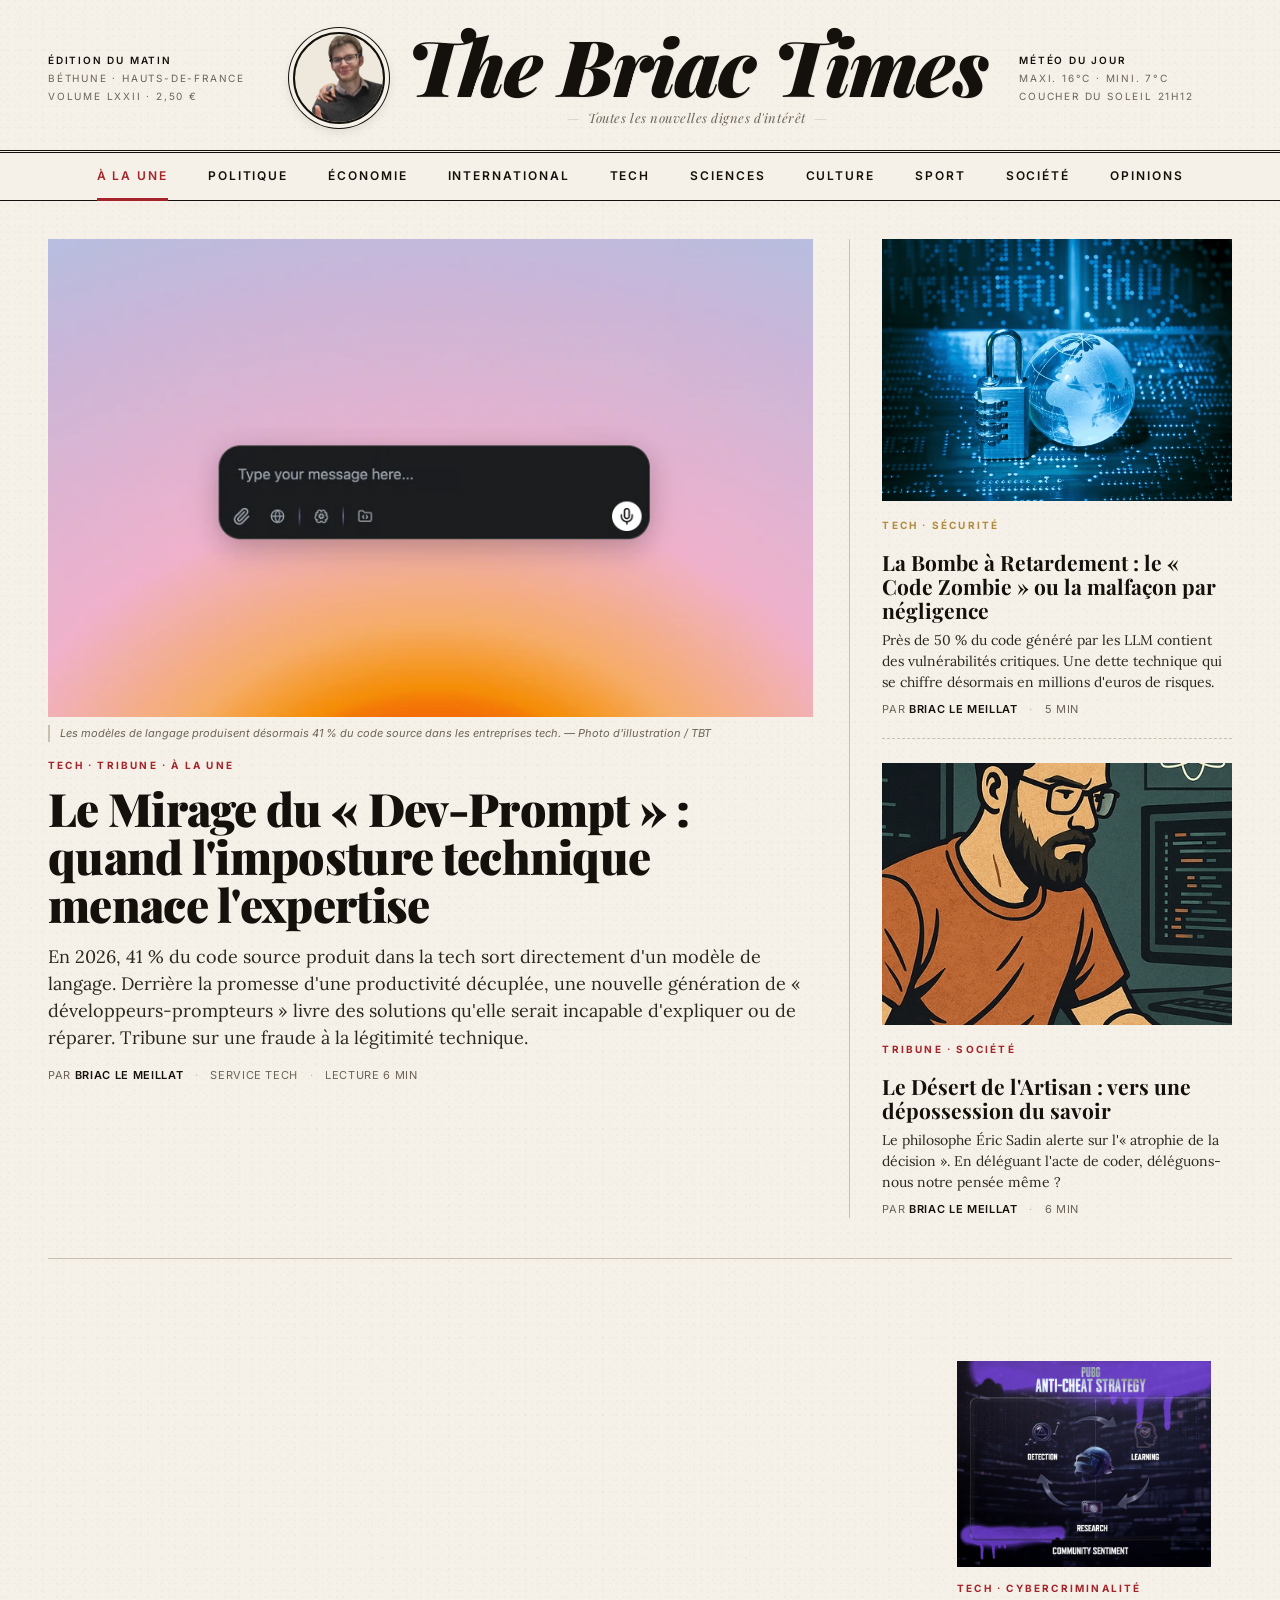
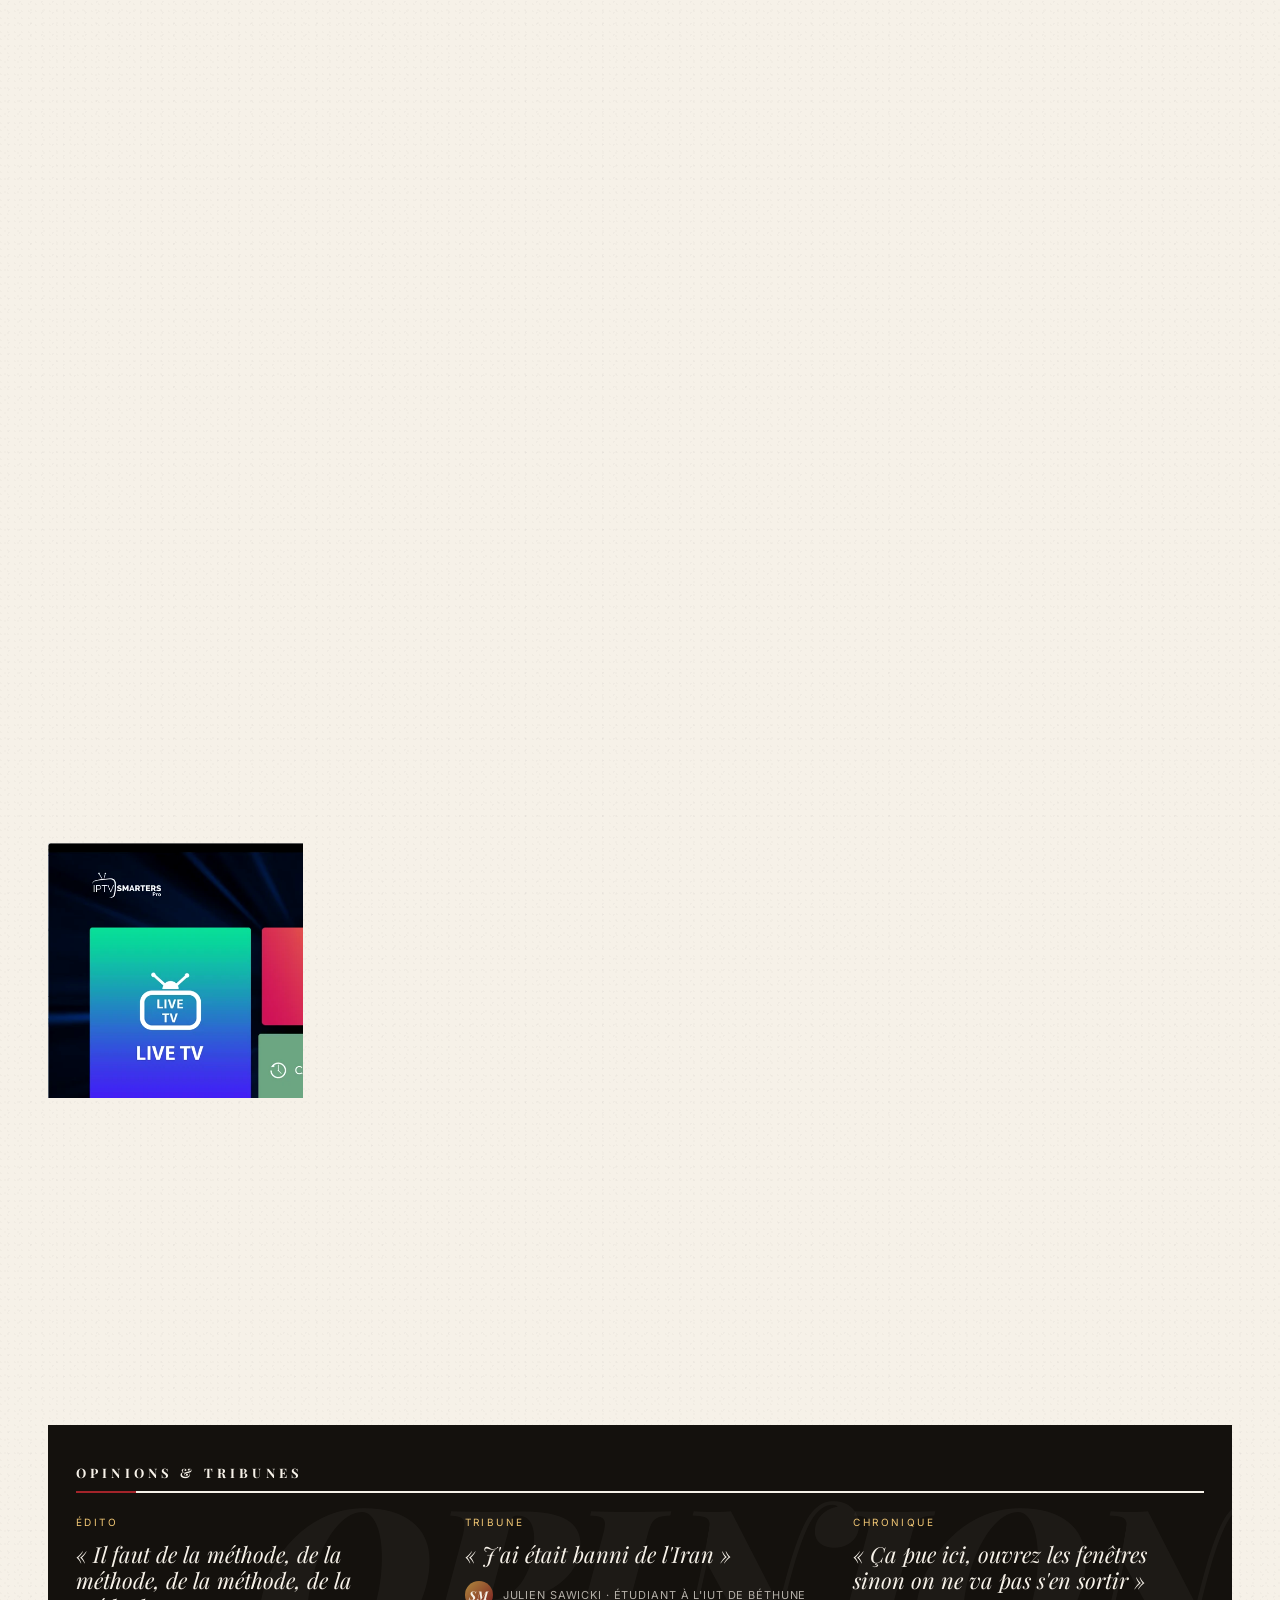
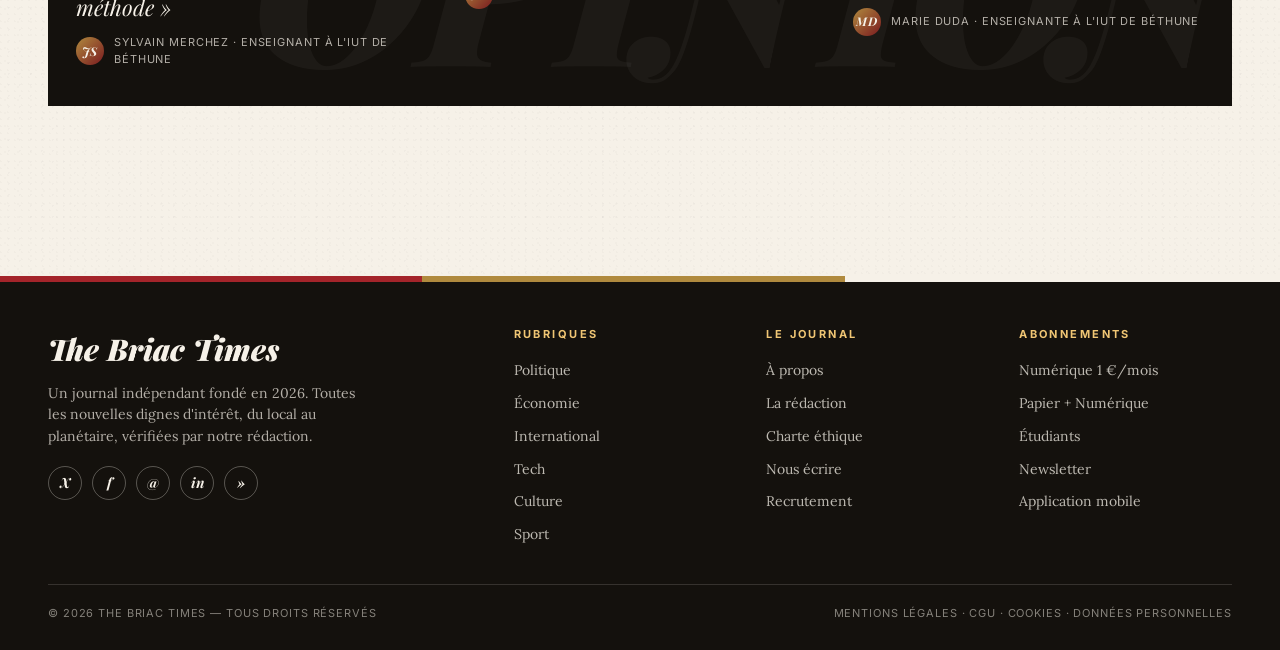
==== index.html @ 52d9be48 "Add files via upload" ====
<!DOCTYPE html>
<html lang="fr">
<head>
<meta charset="UTF-8">
<meta name="viewport" content="width=device-width, initial-scale=1.0">
<title>The Briac Times — Toutes les nouvelles dignes d'intérêt</title>
<link rel="preconnect" href="https://fonts.googleapis.com">
<link rel="preconnect" href="https://fonts.gstatic.com" crossorigin>
<link href="https://fonts.googleapis.com/css2?family=Playfair+Display:ital,wght@0,400;0,700;0,900;1,400;1,700&family=Lora:ital,wght@0,400;0,500;0,600;0,700;1,400&family=Inter:wght@400;500;600;700&display=swap" rel="stylesheet">
<link rel="stylesheet" href="assets/style.css">
</head>
<body>

<header class="masthead">
  <div class="container">
    <div class="masthead-grid">
      <div class="masthead-meta">
        <strong>Édition du matin</strong>
        Béthune · Hauts-de-France<br>
        Volume LXXII · 2,50 €
      </div>
      <div class="masthead-title">
        <div class="logo-frame">
          <img src="assets/logo.png" alt="The Briac Times - Logo">
        </div>
        <div class="title-block">
          <h1>The Briac Times</h1>
          <div class="tagline">Toutes les nouvelles dignes d'intérêt</div>
        </div>
      </div>
      <div class="masthead-meta right">
        <strong>Météo du jour</strong>
        Maxi. 16°C · Mini. 7°C<br>
        Coucher du soleil 21h12
      </div>
    </div>
  </div>
</header>

<nav class="primary">
  <div class="container">
    <a href="#" class="active">À la une</a>
    <a href="#">Politique</a>
    <a href="#">Économie</a>
    <a href="#">International</a>
    <a href="#">Tech</a>
    <a href="#">Sciences</a>
    <a href="#">Culture</a>
    <a href="#">Sport</a>
    <a href="#">Société</a>
    <a href="#">Opinions</a>
  </div>
</nav>

<main>
  <div class="container">

    <section class="lead-section">
      <article class="lead-article fade-in">
        <div class="image-wrap">
          <img src="assets/articles/mirage-preview.webp" alt="Code source généré par intelligence artificielle">
        </div>
        <div class="image-caption">Les modèles de langage produisent désormais 41 % du code source dans les entreprises tech. — Photo d'illustration / TBT</div>
        <span class="category-tag">Tech · Tribune · À la une</span>
        <h2><a href="articles/mirage.html">Le Mirage du « Dev-Prompt » : quand l'imposture technique menace l'expertise</a></h2>
        <p class="deck">En 2026, 41 % du code source produit dans la tech sort directement d'un modèle de langage. Derrière la promesse d'une productivité décuplée, une nouvelle génération de « développeurs-prompteurs » livre des solutions qu'elle serait incapable d'expliquer ou de réparer. Tribune sur une fraude à la légitimité technique.</p>
        <div class="byline">
          Par <strong>Briac Le Meillat</strong> <span class="dot">·</span> Service Tech <span class="dot">·</span> Lecture 6 min
        </div>
      </article>

      <aside class="aside-stack">
        <div class="aside-article fade-in">
          <div class="image-wrap">
            <img src="assets/articles/zombie-preview.webp" alt="Lignes de code et alertes de vulnérabilités">
          </div>
          <span class="category-tag alt">Tech · Sécurité</span>
          <h3><a href="articles/zombie.html">La Bombe à Retardement : le « Code Zombie » ou la malfaçon par négligence</a></h3>
          <p class="summary">Près de 50 % du code généré par les LLM contient des vulnérabilités critiques. Une dette technique qui se chiffre désormais en millions d'euros de risques.</p>
          <div class="byline">Par <strong>Briac Le Meillat</strong> <span class="dot">·</span> 5 min</div>
        </div>

        <div class="aside-article fade-in">
          <div class="image-wrap">
            <img src="assets/articles/artisan-preview.webp" alt="Mains sur un clavier, métier de développeur">
          </div>
          <span class="category-tag">Tribune · Société</span>
          <h3><a href="articles/artisan.html">Le Désert de l'Artisan : vers une dépossession du savoir</a></h3>
          <p class="summary">Le philosophe Éric Sadin alerte sur l'« atrophie de la décision ». En déléguant l'acte de coder, déléguons-nous notre pensée même ?</p>
          <div class="byline">Par <strong>Briac Le Meillat</strong> <span class="dot">·</span> 6 min</div>
        </div>

      </aside>
    </section>

    <section class="grid-section">
      <h2 class="section-title">Notre sélection</h2>
      <div class="article-grid">

        <article class="article-card featured-large fade-in">
          <div class="image-wrap">
            <img src="assets/articles/bercy-preview.webp" alt="Bercy lutte contre la fraude fiscale">
          </div>
          <span class="category-tag">Économie · Tech</span>
          <h3><a href="articles/bercy.html">Comment l'IA de Bercy a détecté 2,8 milliards d'euros de fraude en 2025</a></h3>
          <p class="summary">Le 7 avril 2026, Bercy a annoncé un nouveau record : 17,1 milliards d'euros de pénalités réclamés sur l'année 2025. Plus de 57 % des contrôles fiscaux sont désormais déclenchés par des outils numériques. Mais derrière ces chiffres, la Cour des comptes dresse un bilan plus nuancé.</p>
          <div class="byline">Par <strong>Alex Jovéniaux</strong> <span class="dot">·</span> Service Économie <span class="dot">·</span> 7 min</div>
        </article>

        <article class="article-card fade-in">
          <div class="image-wrap">
            <img src="assets/articles/fifa-preview.webp" alt="FIFA Coins et fraude EA Sports">
          </div>
          <span class="category-tag alt">Tech · Jeu vidéo</span>
          <h3><a href="articles/fifa.html">Le hack des FIFA Coins : 16 millions de dollars détournés à EA</a></h3>
          <p class="summary">En 2013, un développeur de 23 ans simulait des milliers de matchs en quelques secondes. Le FBI a fini par démanteler RANE Developments en 2015.</p>
          <div class="byline">Par <strong>Arthur Fievet</strong> <span class="dot">·</span> 6 min</div>
        </article>

        <article class="article-card fade-in">
          <div class="image-wrap">
            <img src="assets/articles/pubg-preview.webp" alt="PUBG, Warzone et réseau de triche Chicken Drumstick">
          </div>
          <span class="category-tag">Tech · Cybercriminalité</span>
          <h3><a href="articles/pubg.html">« Chicken Drumstick » : 764 millions de dollars de triche démantelés sur PUBG et Warzone</a></h3>
          <p class="summary">Aimbots, wallhacks, abonnements à 200 $/mois : la police de Kunshan a démantelé en 2021 le plus gros réseau de triche jamais identifié. Le fondateur, lui, court toujours.</p>
          <div class="byline">Par <strong>Arthur Fievet</strong> <span class="dot">·</span> 7 min</div>
        </article>

        <article class="article-card fade-in">
          <div class="image-wrap">
            <img src="assets/articles/marketplace-preview.webp" alt="Marché de l'occasion en ligne et fraudes">
          </div>
          <span class="category-tag dark">Société</span>
          <h3><a href="articles/marketplace.html">Vinted, Leboncoin : le marché de l'occasion infesté de fraudes</a></h3>
          <p class="summary">Jusqu'à 800 signalements par jour depuis début 2025. Colis vides, fausses photos générées par IA, faux liens de paiement : enquête sur l'industrialisation de l'arnaque.</p>
          <div class="byline">Par <strong>Yanni Delattre Balcer</strong> <span class="dot">·</span> 6 min</div>
        </article>

        <article class="article-card fade-in">
          <div class="image-wrap">
            <img src="assets/articles/fortnite-preview.webp" alt="Fortnite et bannissements pour triche">
          </div>
          <span class="category-tag">Tech · Esport</span>
          <h3><a href="articles/fortnite.html">Aimbots et macros sur Fortnite : quand la triche détruit des carrières esport</a></h3>
          <p class="summary">SerpentAU, Jarvis Khattri du FaZe Clan banni à 17 ans : Epic Games applique une politique de tolérance zéro qui ne fait pas l'unanimité.</p>
          <div class="byline">Par <strong>Arthur Fievet</strong> <span class="dot">·</span> 5 min</div>
        </article>

        <article class="article-card fade-in">
          <div class="image-wrap">
            <img src="assets/articles/crypto-preview.jpeg" alt="Cryptomonnaies et fiscalité">
          </div>
          <span class="category-tag alt">Économie</span>
          <h3><a href="articles/crypto.html">Crypto et fraude fiscale : 700 millions de dollars blanchis et la fin de l'anonymat</a></h3>
          <p class="summary">Avec la directive DAC 8 entrée en vigueur le 1er janvier 2026, les plateformes crypto transmettent automatiquement les données de leurs utilisateurs au fisc.</p>
          <div class="byline">Par <strong>Alex Jovéniaux</strong> <span class="dot">·</span> 5 min</div>
        </article>

        <article class="article-card featured-large fade-in">
          <div class="image-wrap">
            <img src="assets/articles/streaming-preview.webp" alt="Streaming pirate et IPTV illégale">
          </div>
          <span class="category-tag">Tech · Culture</span>
          <h3><a href="articles/streaming.html">Streaming pirate &amp; IPTV : la fausse gratuité qui coûte cher</a></h3>
          <p class="summary">7,7 millions de Français ont regardé illégalement films, séries ou matchs de foot en 2025. Derrière l'apparence du raccourci gratuit, une industrie parallèle qui expose ses utilisateurs à des risques juridiques, financiers et informatiques bien réels.</p>
          <div class="byline">Par <strong>Yanni Delattre Balcer</strong> <span class="dot">·</span> Service Tech <span class="dot">·</span> 7 min</div>
        </article>

        <article class="article-card fade-in">
          <div class="image-wrap">
            <img src="assets/articles/blablacar-preview.webp" alt="Covoiturage et géolocalisation">
          </div>
          <span class="category-tag dark">Tech · Mobilité</span>
          <h3><a href="articles/blablacar.html">BlaBlaCar Daily : les failles d'un système trop confiant</a></h3>
          <p class="summary">Faux passagers, point de départ GPS gonflé : deux dérives documentées qui ponctionnent directement les subventions publiques de mobilité.</p>
          <div class="byline">Par <strong>Yanni Delattre Balcer</strong> <span class="dot">·</span> 6 min</div>
        </article>

        <article class="article-card fade-in">
          <div class="image-wrap">
            <img src="assets/articles/fraude-preview.jpeg" alt="Fraude fiscale en France">
          </div>
          <span class="category-tag alt">Économie</span>
          <h3><a href="articles/fraude.html">La fraude fiscale en France : un trou de 80 à 100 milliards d'euros par an</a></h3>
          <p class="summary">Plus que le budget de l'Éducation nationale : la Cour des comptes réclame des chiffres officiels d'ici 2027.</p>
          <div class="byline">Par <strong>Alex Jovéniaux</strong> <span class="dot">·</span> 6 min</div>
        </article>
      </div>
    </section>

    <section class="opinion-strip">
      <div class="container">
        <h2 class="section-title" style="color: var(--paper); border-color: var(--paper);">Opinions &amp; Tribunes</h2>
        <div class="opinion-grid">
          <div class="opinion-card">
            <div class="label">Édito</div>
            <h3>« Il faut de la méthode, de la méthode, de la méthode, de la méthode »</h3>
            <div class="author-line">
              <div class="author-bubble">JS</div>
              <span>Sylvain Merchez · Enseignant à l'IUT de Béthune</span>
            </div>
          </div>
          <div class="opinion-card">
            <div class="label">Tribune</div>
            <h3>« J'ai était banni de l'Iran »</h3>
            <div class="author-line">
              <div class="author-bubble">SM</div>
              <span>Julien Sawicki · Étudiant à l'IUT de Béthune</span>
            </div>
          </div>
          <div class="opinion-card">
            <div class="label">Chronique</div>
            <h3>« Ça pue ici, ouvrez les fenêtres sinon on ne va pas s'en sortir »</h3>
            <div class="author-line">
              <div class="author-bubble">MD</div>
              <span>Marie Duda · Enseignante à l'IUT de Béthune</span>
            </div>
          </div>
        </div>
      </div>
    </section>

  </div>
</main>

<footer>
  <div class="container">
    <div class="footer-grid">
      <div class="footer-brand">
        <h2>The Briac Times</h2>
        <p>Un journal indépendant fondé en 2026. Toutes les nouvelles dignes d'intérêt, du local au planétaire, vérifiées par notre rédaction.</p>
        <div class="socials">
          <a href="#" title="X">X</a>
          <a href="#" title="Facebook">f</a>
          <a href="#" title="Instagram">@</a>
          <a href="#" title="LinkedIn">in</a>
          <a href="#" title="RSS">»</a>
        </div>
      </div>
      <div class="footer-col">
        <h4>Rubriques</h4>
        <ul>
          <li><a href="#">Politique</a></li>
          <li><a href="#">Économie</a></li>
          <li><a href="#">International</a></li>
          <li><a href="#">Tech</a></li>
          <li><a href="#">Culture</a></li>
          <li><a href="#">Sport</a></li>
        </ul>
      </div>
      <div class="footer-col">
        <h4>Le journal</h4>
        <ul>
          <li><a href="#">À propos</a></li>
          <li><a href="#">La rédaction</a></li>
          <li><a href="#">Charte éthique</a></li>
          <li><a href="#">Nous écrire</a></li>
          <li><a href="#">Recrutement</a></li>
        </ul>
      </div>
      <div class="footer-col">
        <h4>Abonnements</h4>
        <ul>
          <li><a href="#">Numérique 1 €/mois</a></li>
          <li><a href="#">Papier + Numérique</a></li>
          <li><a href="#">Étudiants</a></li>
          <li><a href="#">Newsletter</a></li>
          <li><a href="#">Application mobile</a></li>
        </ul>
      </div>
    </div>
    <div class="footer-bottom">
      <span>© 2026 The Briac Times — Tous droits réservés</span>
      <span>Mentions légales · CGU · Cookies · Données personnelles</span>
    </div>
  </div>
</footer>

</body>
</html>
---- assets/style.css ----
:root {
  --paper: #f6f1e8;
  --paper-2: #efe9dd;
  --ink: #14110d;
  --ink-soft: #2a2620;
  --ink-mute: #6b6357;
  --rule: #c9bfae;
  --rule-soft: #d9d1c0;
  --accent: #a4242a;
  --accent-dark: #7a1a1f;
  --gold: #b08a3e;
}

* { margin: 0; padding: 0; box-sizing: border-box; }

html { scroll-behavior: smooth; }

body {
  background: var(--paper);
  color: var(--ink);
  font-family: 'Lora', Georgia, serif;
  font-size: 16px;
  line-height: 1.55;
  background-image:
    radial-gradient(circle at 12% 18%, rgba(0,0,0,0.018) 0 1px, transparent 1px),
    radial-gradient(circle at 78% 62%, rgba(0,0,0,0.022) 0 1px, transparent 1px),
    radial-gradient(circle at 38% 84%, rgba(0,0,0,0.015) 0 1px, transparent 1px);
  background-size: 7px 7px, 11px 11px, 13px 13px;
}

.container {
  max-width: 1240px;
  margin: 0 auto;
  padding: 0 28px;
}

.utility-bar {
  background: var(--ink);
  color: var(--paper);
  font-family: 'Inter', sans-serif;
  font-size: 11px;
  letter-spacing: 0.14em;
  text-transform: uppercase;
  padding: 8px 0;
  border-bottom: 1px solid var(--accent);
}

.utility-bar .container {
  display: flex;
  justify-content: space-between;
  align-items: center;
  gap: 24px;
  flex-wrap: wrap;
}

.utility-left, .utility-right {
  display: flex;
  gap: 18px;
  align-items: center;
}

.utility-right a {
  color: var(--paper);
  text-decoration: none;
  opacity: 0.85;
  transition: opacity .2s;
}
.utility-right a:hover { opacity: 1; color: #f0c674; }

.weather-pill {
  background: rgba(255,255,255,0.08);
  padding: 2px 10px;
  border-radius: 2px;
  border: 1px solid rgba(255,255,255,0.15);
}

.masthead {
  border-bottom: 3px double var(--ink);
  padding: 28px 0 22px;
  position: relative;
}

.masthead::before {
  content: "";
  position: absolute;
  bottom: -10px;
  left: 0;
  right: 0;
  height: 1px;
  background: var(--ink);
  opacity: 0.4;
}

.masthead-grid {
  display: grid;
  grid-template-columns: 1fr auto 1fr;
  align-items: center;
  gap: 32px;
}

.masthead-meta {
  font-family: 'Inter', sans-serif;
  font-size: 10px;
  letter-spacing: 0.18em;
  text-transform: uppercase;
  color: var(--ink-mute);
  line-height: 1.8;
}

.masthead-meta strong {
  display: block;
  color: var(--ink);
  font-weight: 600;
}

.masthead-meta .right { text-align: right; }

.masthead-title {
  display: flex;
  align-items: center;
  gap: 22px;
  justify-content: center;
}

.logo-frame {
  width: 92px;
  height: 92px;
  border-radius: 50%;
  overflow: hidden;
  border: 2px solid var(--ink);
  box-shadow: 0 0 0 4px var(--paper), 0 0 0 5px var(--ink), 0 4px 14px rgba(0,0,0,0.18);
  background: var(--paper-2);
  flex-shrink: 0;
  position: relative;
}

.logo-frame img {
  width: 100%;
  height: 100%;
  object-fit: cover;
  object-position: top center;
  filter: contrast(1.05) saturate(0.9);
}

.title-block {
  text-align: center;
}

.title-block h1 {
  font-family: 'Playfair Display', serif;
  font-weight: 900;
  font-style: italic;
  font-size: clamp(40px, 6.5vw, 78px);
  letter-spacing: -0.02em;
  line-height: 0.95;
  color: var(--ink);
  text-shadow: 1px 1px 0 rgba(0,0,0,0.04);
}

.title-block .tagline {
  font-family: 'Playfair Display', serif;
  font-style: italic;
  font-size: 13px;
  color: var(--ink-mute);
  margin-top: 6px;
  letter-spacing: 0.04em;
}

.title-block .tagline::before,
.title-block .tagline::after {
  content: "—";
  margin: 0 8px;
  color: var(--rule);
}

nav.primary {
  border-bottom: 1px solid var(--ink);
  background: var(--paper);
  position: sticky;
  top: 0;
  z-index: 50;
  backdrop-filter: blur(4px);
}

nav.primary .container {
  display: flex;
  justify-content: center;
  gap: 4px;
  flex-wrap: wrap;
  padding: 0 28px;
}

nav.primary a {
  font-family: 'Inter', sans-serif;
  font-size: 12px;
  font-weight: 600;
  letter-spacing: 0.16em;
  text-transform: uppercase;
  color: var(--ink);
  text-decoration: none;
  padding: 14px 18px;
  position: relative;
  transition: color .2s;
}

nav.primary a:hover { color: var(--accent); }

nav.primary a.active {
  color: var(--accent);
}

nav.primary a.active::after {
  content: "";
  position: absolute;
  bottom: -1px;
  left: 18px;
  right: 18px;
  height: 3px;
  background: var(--accent);
}

.breaking {
  background: var(--accent);
  color: white;
  padding: 9px 0;
  font-family: 'Inter', sans-serif;
  font-size: 12px;
  letter-spacing: 0.08em;
  display: flex;
  align-items: center;
  overflow: hidden;
}

.breaking-label {
  background: var(--ink);
  padding: 4px 14px;
  font-weight: 700;
  text-transform: uppercase;
  letter-spacing: 0.18em;
  margin-right: 18px;
  flex-shrink: 0;
  margin-left: 28px;
}

.ticker-track {
  display: flex;
  gap: 60px;
  white-space: nowrap;
  animation: ticker 60s linear infinite;
}

.ticker-track span::before {
  content: "■";
  margin-right: 12px;
  color: rgba(255,255,255,0.6);
  font-size: 8px;
  vertical-align: middle;
}

@keyframes ticker {
  from { transform: translateX(0); }
  to { transform: translateX(-50%); }
}

main {
  padding: 38px 0 60px;
}

.section-title {
  font-family: 'Playfair Display', serif;
  font-size: 13px;
  font-weight: 700;
  letter-spacing: 0.32em;
  text-transform: uppercase;
  color: var(--ink);
  padding-bottom: 8px;
  margin-bottom: 22px;
  border-bottom: 2px solid var(--ink);
  position: relative;
}

.section-title::after {
  content: "";
  position: absolute;
  bottom: -2px;
  left: 0;
  width: 60px;
  height: 2px;
  background: var(--accent);
}

.lead-section {
  display: grid;
  grid-template-columns: 2fr 1fr;
  gap: 36px;
  margin-bottom: 50px;
  padding-bottom: 40px;
  border-bottom: 1px solid var(--rule);
}

.lead-article {
  display: flex;
  flex-direction: column;
}

.lead-article .image-wrap {
  position: relative;
  aspect-ratio: 16/10;
  overflow: hidden;
  background: var(--paper-2);
  margin-bottom: 18px;
}

.lead-article .image-wrap img {
  width: 100%;
  height: 100%;
  object-fit: cover;
  filter: contrast(1.04) saturate(0.95);
  transition: transform .8s ease;
}

.lead-article:hover .image-wrap img { transform: scale(1.03); }

.image-caption {
  font-family: 'Inter', sans-serif;
  font-size: 11px;
  color: var(--ink-mute);
  font-style: italic;
  margin-top: -10px;
  margin-bottom: 16px;
  border-left: 2px solid var(--rule);
  padding-left: 10px;
}

.category-tag {
  font-family: 'Inter', sans-serif;
  font-size: 10px;
  font-weight: 700;
  letter-spacing: 0.22em;
  text-transform: uppercase;
  color: var(--accent);
  margin-bottom: 10px;
  display: inline-block;
}

.category-tag.alt { color: var(--gold); }
.category-tag.dark { color: var(--ink); }

.lead-article h2 {
  font-family: 'Playfair Display', serif;
  font-size: clamp(30px, 3.6vw, 46px);
  line-height: 1.05;
  font-weight: 900;
  letter-spacing: -0.015em;
  margin-bottom: 14px;
  color: var(--ink);
}

.lead-article h2 a {
  color: inherit;
  text-decoration: none;
  background-image: linear-gradient(var(--accent), var(--accent));
  background-position: 0 100%;
  background-repeat: no-repeat;
  background-size: 0% 2px;
  transition: background-size .4s;
}
.lead-article h2 a:hover { background-size: 100% 2px; }

.lead-article .deck {
  font-family: 'Lora', serif;
  font-size: 18px;
  line-height: 1.5;
  color: var(--ink-soft);
  margin-bottom: 16px;
  font-weight: 400;
}

.byline {
  font-family: 'Inter', sans-serif;
  font-size: 11px;
  letter-spacing: 0.06em;
  color: var(--ink-mute);
  text-transform: uppercase;
}

.byline strong {
  color: var(--ink);
  font-weight: 600;
}

.byline .dot { margin: 0 8px; opacity: 0.4; }

.aside-stack {
  display: flex;
  flex-direction: column;
  gap: 24px;
  border-left: 1px solid var(--rule);
  padding-left: 32px;
}

.aside-article {
  padding-bottom: 20px;
  border-bottom: 1px dashed var(--rule);
}

.aside-article:last-child { border-bottom: none; padding-bottom: 0; }

.aside-article h3 {
  font-family: 'Playfair Display', serif;
  font-size: 21px;
  line-height: 1.15;
  font-weight: 700;
  margin: 6px 0 8px;
}

.aside-article h3 a {
  color: var(--ink);
  text-decoration: none;
  transition: color .2s;
}
.aside-article h3 a:hover { color: var(--accent); }

.aside-article .summary {
  font-size: 14px;
  color: var(--ink-soft);
  line-height: 1.5;
  margin-bottom: 8px;
}

.aside-article .image-wrap {
  aspect-ratio: 4/3;
  overflow: hidden;
  margin-bottom: 10px;
  background: var(--paper-2);
}
.aside-article .image-wrap img {
  width: 100%; height: 100%; object-fit: cover;
  filter: contrast(1.04) saturate(0.95);
}

.grid-section {
  margin-bottom: 50px;
}

.article-grid {
  display: grid;
  grid-template-columns: repeat(4, 1fr);
  gap: 32px 28px;
}

.article-card {
  display: flex;
  flex-direction: column;
  position: relative;
}

.article-card .image-wrap {
  aspect-ratio: 4/3;
  overflow: hidden;
  margin-bottom: 14px;
  background: var(--paper-2);
  position: relative;
}

.article-card .image-wrap img {
  width: 100%;
  height: 100%;
  object-fit: cover;
  filter: contrast(1.04) saturate(0.95);
  transition: transform .6s ease, filter .6s ease;
}

.article-card:hover .image-wrap img {
  transform: scale(1.05);
  filter: contrast(1.08) saturate(1.05);
}

.article-card h3 {
  font-family: 'Playfair Display', serif;
  font-size: 20px;
  line-height: 1.18;
  font-weight: 700;
  margin: 8px 0 8px;
  letter-spacing: -0.005em;
}

.article-card h3 a {
  color: var(--ink);
  text-decoration: none;
  transition: color .2s;
}
.article-card h3 a:hover { color: var(--accent); }

.article-card .summary {
  font-size: 14px;
  color: var(--ink-soft);
  line-height: 1.5;
  margin-bottom: 10px;
}

.article-card.featured-large {
  grid-column: span 2;
  grid-row: span 1;
}

.article-card.featured-large h3 { font-size: 28px; line-height: 1.1; }
.article-card.featured-large .image-wrap { aspect-ratio: 16/9; }

.opinion-strip {
  background: var(--ink);
  color: var(--paper);
  padding: 38px 0;
  margin: 50px 0;
  position: relative;
  overflow: hidden;
}

.opinion-strip::before {
  content: "OPINION";
  position: absolute;
  top: -20px;
  right: -10px;
  font-family: 'Playfair Display', serif;
  font-style: italic;
  font-size: 220px;
  font-weight: 900;
  color: rgba(255,255,255,0.04);
  letter-spacing: -0.04em;
  pointer-events: none;
}

.opinion-strip .container {
  position: relative;
  z-index: 1;
}

.opinion-grid {
  display: grid;
  grid-template-columns: repeat(3, 1fr);
  gap: 38px;
}

.opinion-card .label {
  font-family: 'Inter', sans-serif;
  font-size: 10px;
  letter-spacing: 0.24em;
  text-transform: uppercase;
  color: #f0c674;
  margin-bottom: 10px;
}

.opinion-card h3 {
  font-family: 'Playfair Display', serif;
  font-style: italic;
  font-size: 22px;
  line-height: 1.2;
  font-weight: 400;
  margin-bottom: 14px;
  color: var(--paper);
}

.opinion-card .author-line {
  display: flex;
  align-items: center;
  gap: 10px;
  font-family: 'Inter', sans-serif;
  font-size: 11px;
  letter-spacing: 0.08em;
  text-transform: uppercase;
  color: rgba(246,241,232,0.7);
}

.author-bubble {
  width: 28px;
  height: 28px;
  border-radius: 50%;
  background: linear-gradient(135deg, #b08a3e 0%, #7a1a1f 100%);
  flex-shrink: 0;
  display: flex;
  align-items: center;
  justify-content: center;
  font-family: 'Playfair Display', serif;
  font-style: italic;
  font-weight: 700;
  font-size: 12px;
  color: var(--paper);
}

.bottom-section {
  display: grid;
  grid-template-columns: 2fr 1fr;
  gap: 40px;
}

.most-read {
  background: var(--paper-2);
  padding: 28px 26px;
  border-top: 4px solid var(--accent);
}

.most-read ol {
  list-style: none;
  counter-reset: rank;
}

.most-read li {
  counter-increment: rank;
  padding: 14px 0;
  border-bottom: 1px dashed var(--rule);
  display: grid;
  grid-template-columns: auto 1fr;
  gap: 14px;
  align-items: start;
}

.most-read li:last-child { border-bottom: none; }

.most-read li::before {
  content: counter(rank);
  font-family: 'Playfair Display', serif;
  font-style: italic;
  font-weight: 900;
  font-size: 32px;
  color: var(--accent);
  line-height: 1;
}

.most-read li a {
  font-family: 'Playfair Display', serif;
  color: var(--ink);
  text-decoration: none;
  font-size: 16px;
  font-weight: 600;
  line-height: 1.25;
  display: block;
  transition: color .2s;
}
.most-read li a:hover { color: var(--accent); }

.most-read li small {
  font-family: 'Inter', sans-serif;
  font-size: 10px;
  letter-spacing: 0.16em;
  text-transform: uppercase;
  color: var(--ink-mute);
  display: block;
  margin-top: 4px;
}

footer {
  background: var(--ink);
  color: var(--paper);
  padding: 50px 0 28px;
  margin-top: 60px;
  position: relative;
}

footer::before {
  content: "";
  display: block;
  position: absolute;
  top: 0; left: 0; right: 0;
  height: 6px;
  background: linear-gradient(90deg, var(--accent) 0%, var(--accent) 33%, var(--gold) 33%, var(--gold) 66%, var(--paper) 66%, var(--paper) 100%);
}

.footer-grid {
  display: grid;
  grid-template-columns: 2fr 1fr 1fr 1fr;
  gap: 40px;
  margin-bottom: 30px;
}

.footer-brand h2 {
  font-family: 'Playfair Display', serif;
  font-style: italic;
  font-size: 30px;
  font-weight: 900;
  margin-bottom: 10px;
}

.footer-brand p {
  font-size: 14px;
  color: rgba(246,241,232,0.7);
  max-width: 320px;
  margin-bottom: 18px;
}

.footer-brand .socials {
  display: flex;
  gap: 10px;
}

.footer-brand .socials a {
  width: 34px;
  height: 34px;
  border: 1px solid rgba(246,241,232,0.3);
  border-radius: 50%;
  display: flex;
  align-items: center;
  justify-content: center;
  color: var(--paper);
  text-decoration: none;
  font-family: 'Playfair Display', serif;
  font-style: italic;
  font-weight: 700;
  font-size: 14px;
  transition: all .2s;
}

.footer-brand .socials a:hover {
  background: var(--accent);
  border-color: var(--accent);
}

.footer-col h4 {
  font-family: 'Inter', sans-serif;
  font-size: 11px;
  letter-spacing: 0.22em;
  text-transform: uppercase;
  margin-bottom: 14px;
  color: #f0c674;
}

.footer-col ul { list-style: none; }
.footer-col li { margin-bottom: 8px; }
.footer-col a {
  color: rgba(246,241,232,0.75);
  text-decoration: none;
  font-size: 14px;
  transition: color .2s;
}
.footer-col a:hover { color: var(--paper); }

.footer-bottom {
  border-top: 1px solid rgba(246,241,232,0.15);
  padding-top: 20px;
  display: flex;
  justify-content: space-between;
  flex-wrap: wrap;
  gap: 14px;
  font-family: 'Inter', sans-serif;
  font-size: 11px;
  color: rgba(246,241,232,0.5);
  letter-spacing: 0.08em;
  text-transform: uppercase;
}

@media (max-width: 980px) {
  .lead-section { grid-template-columns: 1fr; }
  .aside-stack { border-left: none; padding-left: 0; border-top: 1px solid var(--rule); padding-top: 24px; }
  .article-grid { grid-template-columns: repeat(2, 1fr); }
  .article-card.featured-large { grid-column: span 2; }
  .opinion-grid { grid-template-columns: 1fr; }
  .bottom-section { grid-template-columns: 1fr; }
  .footer-grid { grid-template-columns: 1fr 1fr; }
  .masthead-grid { grid-template-columns: 1fr; gap: 18px; }
  .masthead-meta.right { text-align: center; }
  .masthead-meta { text-align: center; }
}

@media (max-width: 600px) {
  .article-grid { grid-template-columns: 1fr; }
  .article-card.featured-large { grid-column: span 1; }
  .footer-grid { grid-template-columns: 1fr; }
  .utility-bar .container { justify-content: center; text-align: center; }
  .breaking-label { margin-left: 12px; }
  nav.primary a { padding: 10px 10px; font-size: 11px; }
  .logo-frame { width: 72px; height: 72px; }
}

.fade-in {
  animation: fadeUp .9s ease both;
}
.fade-in:nth-child(2) { animation-delay: .08s; }
.fade-in:nth-child(3) { animation-delay: .16s; }
.fade-in:nth-child(4) { animation-delay: .24s; }
.fade-in:nth-child(5) { animation-delay: .32s; }
.fade-in:nth-child(6) { animation-delay: .40s; }

@keyframes fadeUp {
  from { opacity: 0; transform: translateY(14px); }
  to { opacity: 1; transform: translateY(0); }
}

.article-page {
  padding: 32px 0 60px;
}

.back-link {
  font-family: 'Inter', sans-serif;
  font-size: 11px;
  letter-spacing: 0.18em;
  text-transform: uppercase;
  color: var(--ink-mute);
  text-decoration: none;
  display: inline-flex;
  align-items: center;
  gap: 8px;
  margin-bottom: 24px;
  transition: color .2s;
}

.back-link::before {
  content: "←";
  font-size: 14px;
  color: var(--accent);
}

.back-link:hover { color: var(--accent); }

.article-page-grid {
  display: grid;
  grid-template-columns: minmax(0, 1fr) 320px;
  gap: 56px;
  align-items: start;
}

.article-main {
  max-width: 760px;
  min-width: 0;
}

.article-header {
  border-bottom: 1px solid var(--rule);
  padding-bottom: 26px;
  margin-bottom: 30px;
}

.article-header .category-tag {
  font-size: 11px;
  letter-spacing: 0.26em;
  margin-bottom: 16px;
}

.article-header h1 {
  font-family: 'Playfair Display', serif;
  font-size: clamp(34px, 4.4vw, 54px);
  font-weight: 900;
  line-height: 1.04;
  letter-spacing: -0.018em;
  color: var(--ink);
  margin-bottom: 18px;
}

.article-header .deck {
  font-family: 'Lora', serif;
  font-size: 20px;
  line-height: 1.5;
  color: var(--ink-soft);
  font-weight: 400;
  margin-bottom: 22px;
  font-style: italic;
}

.article-meta {
  display: flex;
  align-items: center;
  gap: 14px;
  flex-wrap: wrap;
  font-family: 'Inter', sans-serif;
  font-size: 11px;
  letter-spacing: 0.08em;
  text-transform: uppercase;
  color: var(--ink-mute);
}

.article-meta .author-bubble {
  width: 36px;
  height: 36px;
  font-size: 14px;
}

.article-meta .author-name {
  color: var(--ink);
  font-weight: 600;
  letter-spacing: 0.06em;
}

.article-meta .meta-divider {
  width: 1px;
  height: 16px;
  background: var(--rule);
}

.article-hero {
  margin: 0 0 12px;
  position: relative;
  overflow: hidden;
  background: var(--paper-2);
  aspect-ratio: 16/9;
}

.article-hero img {
  width: 100%;
  height: 100%;
  object-fit: cover;
  filter: contrast(1.04) saturate(0.95);
}

.article-hero-caption {
  font-family: 'Inter', sans-serif;
  font-size: 11px;
  color: var(--ink-mute);
  font-style: italic;
  border-left: 2px solid var(--accent);
  padding-left: 12px;
  margin-bottom: 36px;
}

.article-body {
  font-family: 'Lora', serif;
  font-size: 18px;
  line-height: 1.7;
  color: var(--ink-soft);
}

.article-body > p:first-of-type::first-letter {
  font-family: 'Playfair Display', serif;
  font-weight: 900;
  font-size: 76px;
  float: left;
  line-height: 0.85;
  margin: 8px 12px 0 0;
  color: var(--accent);
}

.article-body p {
  margin-bottom: 22px;
}

.article-body h2 {
  font-family: 'Playfair Display', serif;
  font-size: 28px;
  font-weight: 700;
  line-height: 1.2;
  letter-spacing: -0.01em;
  color: var(--ink);
  margin: 38px 0 14px;
  padding-top: 8px;
  position: relative;
}

.article-body h2::before {
  content: "";
  position: absolute;
  top: 0;
  left: 0;
  width: 44px;
  height: 3px;
  background: var(--accent);
}

.article-body h3 {
  font-family: 'Playfair Display', serif;
  font-size: 22px;
  font-weight: 700;
  line-height: 1.25;
  color: var(--ink);
  margin: 28px 0 10px;
}

.article-body strong { color: var(--ink); font-weight: 600; }

.article-body em { color: var(--ink); font-style: italic; }

.article-body ul {
  list-style: none;
  margin-bottom: 22px;
  padding-left: 0;
}

.article-body ul li {
  position: relative;
  padding-left: 24px;
  margin-bottom: 10px;
}

.article-body ul li::before {
  content: "■";
  position: absolute;
  left: 0;
  top: 4px;
  color: var(--accent);
  font-size: 10px;
}

.pull-quote {
  font-family: 'Playfair Display', serif;
  font-style: italic;
  font-size: 26px;
  line-height: 1.3;
  color: var(--ink);
  border-top: 2px solid var(--ink);
  border-bottom: 2px solid var(--ink);
  padding: 22px 0;
  margin: 32px 0;
  text-align: center;
  position: relative;
}

.pull-quote::before {
  content: "❝";
  position: absolute;
  top: -22px;
  left: 50%;
  transform: translateX(-50%);
  background: var(--paper);
  padding: 0 14px;
  font-size: 32px;
  color: var(--accent);
  font-style: normal;
}

.key-figure {
  background: var(--paper-2);
  border-left: 4px solid var(--accent);
  padding: 22px 26px;
  margin: 28px 0;
  display: grid;
  grid-template-columns: auto 1fr;
  gap: 22px;
  align-items: center;
}

.key-figure .figure-number {
  font-family: 'Playfair Display', serif;
  font-style: italic;
  font-weight: 900;
  font-size: 56px;
  line-height: 1;
  color: var(--accent);
  letter-spacing: -0.02em;
}

.key-figure .figure-label {
  font-family: 'Inter', sans-serif;
  font-size: 13px;
  line-height: 1.4;
  color: var(--ink-soft);
  font-weight: 500;
}

.article-sources {
  margin-top: 50px;
  padding: 24px 26px;
  background: var(--paper-2);
  border-top: 4px solid var(--ink);
}

.article-sources h4 {
  font-family: 'Inter', sans-serif;
  font-size: 11px;
  letter-spacing: 0.22em;
  text-transform: uppercase;
  color: var(--ink);
  margin-bottom: 14px;
}

.article-sources ul {
  list-style: none;
}

.article-sources li {
  font-family: 'Inter', sans-serif;
  font-size: 12px;
  line-height: 1.5;
  margin-bottom: 8px;
  word-break: break-all;
}

.article-sources a {
  color: var(--accent-dark);
  text-decoration: none;
  border-bottom: 1px dotted var(--accent-dark);
  transition: color .2s;
}

.article-sources a:hover { color: var(--accent); }

.article-aside {
  position: sticky;
  top: 80px;
  border-left: 1px solid var(--rule);
  padding-left: 28px;
  font-family: 'Inter', sans-serif;
}

.article-aside .aside-block {
  margin-bottom: 36px;
}

.article-aside h4 {
  font-family: 'Inter', sans-serif;
  font-size: 10px;
  letter-spacing: 0.26em;
  text-transform: uppercase;
  color: var(--accent);
  border-bottom: 2px solid var(--ink);
  padding-bottom: 6px;
  margin-bottom: 14px;
}

.article-aside .related-item {
  display: block;
  padding: 12px 0;
  border-bottom: 1px dashed var(--rule);
  text-decoration: none;
  color: var(--ink);
  transition: color .2s;
}

.article-aside .related-item:hover { color: var(--accent); }

.article-aside .related-item:last-child { border-bottom: none; }

.article-aside .related-item .tag {
  font-family: 'Inter', sans-serif;
  font-size: 10px;
  font-weight: 700;
  letter-spacing: 0.18em;
  text-transform: uppercase;
  color: var(--accent);
  margin-bottom: 4px;
  display: block;
}

.article-aside .related-item .related-title {
  font-family: 'Playfair Display', serif;
  font-size: 16px;
  font-weight: 700;
  line-height: 1.2;
  color: var(--ink);
}

.article-aside .factbox {
  background: var(--ink);
  color: var(--paper);
  padding: 22px 22px;
}

.article-aside .factbox h4 {
  color: #f0c674;
  border-color: rgba(246,241,232,0.3);
}

.article-aside .factbox dl {
  font-size: 13px;
}

.article-aside .factbox dt {
  font-family: 'Inter', sans-serif;
  font-weight: 600;
  font-size: 10px;
  letter-spacing: 0.16em;
  text-transform: uppercase;
  color: rgba(246,241,232,0.6);
  margin-top: 12px;
  margin-bottom: 4px;
}

.article-aside .factbox dt:first-child { margin-top: 0; }

.article-aside .factbox dd {
  font-family: 'Lora', serif;
  font-size: 14px;
  line-height: 1.4;
  color: var(--paper);
}

.share-bar {
  display: flex;
  align-items: center;
  gap: 12px;
  margin: 30px 0;
  padding: 14px 0;
  border-top: 1px solid var(--rule);
  border-bottom: 1px solid var(--rule);
}

.share-bar .share-label {
  font-family: 'Inter', sans-serif;
  font-size: 10px;
  letter-spacing: 0.22em;
  text-transform: uppercase;
  color: var(--ink-mute);
  margin-right: 6px;
}

.share-bar a {
  width: 32px;
  height: 32px;
  border: 1px solid var(--rule);
  border-radius: 50%;
  display: inline-flex;
  align-items: center;
  justify-content: center;
  color: var(--ink);
  text-decoration: none;
  font-family: 'Playfair Display', serif;
  font-style: italic;
  font-weight: 700;
  font-size: 13px;
  transition: all .2s;
}

.share-bar a:hover {
  background: var(--accent);
  color: var(--paper);
  border-color: var(--accent);
}

@media (max-width: 980px) {
  .article-page-grid { grid-template-columns: 1fr; gap: 40px; }
  .article-aside { position: static; border-left: none; padding-left: 0; border-top: 1px solid var(--rule); padding-top: 24px; }
}

@media (max-width: 600px) {
  .article-body { font-size: 17px; }
  .article-body > p:first-of-type::first-letter { font-size: 56px; }
  .key-figure { grid-template-columns: 1fr; gap: 8px; }
  .key-figure .figure-number { font-size: 44px; }
}
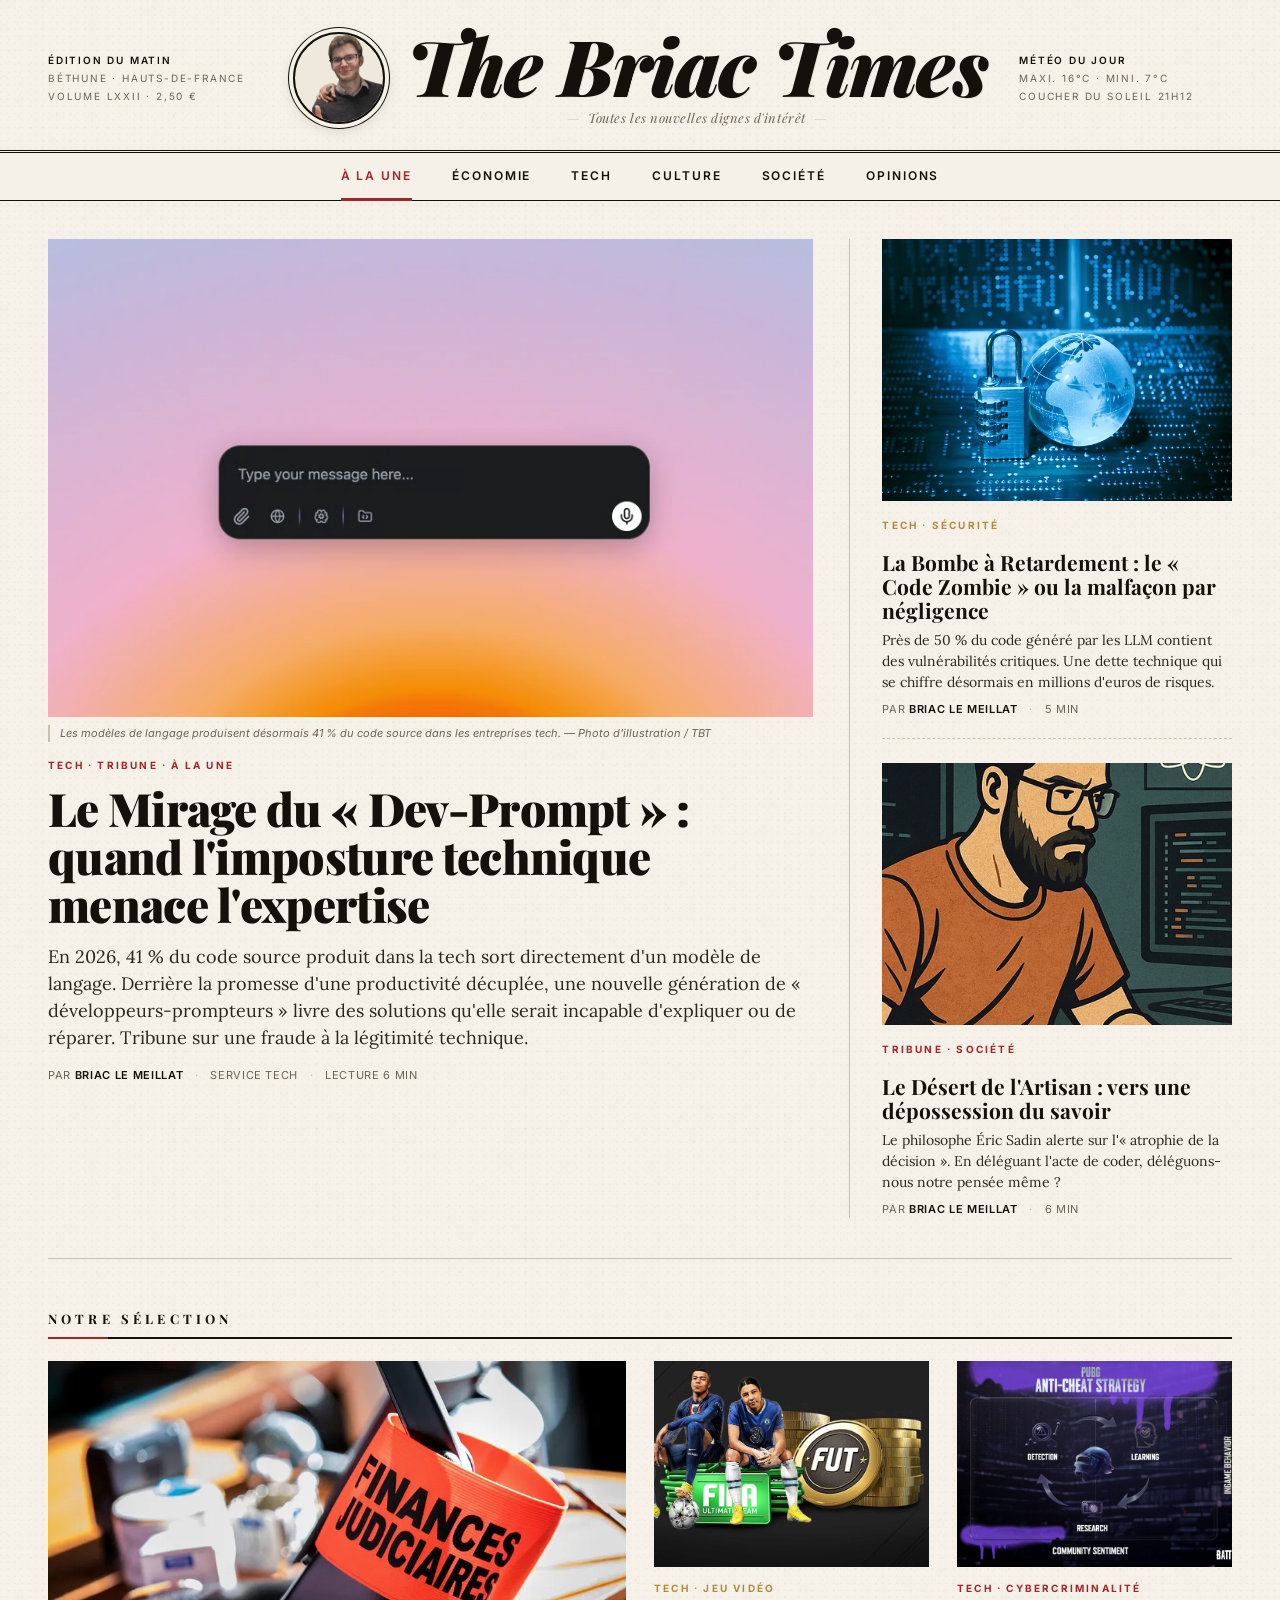
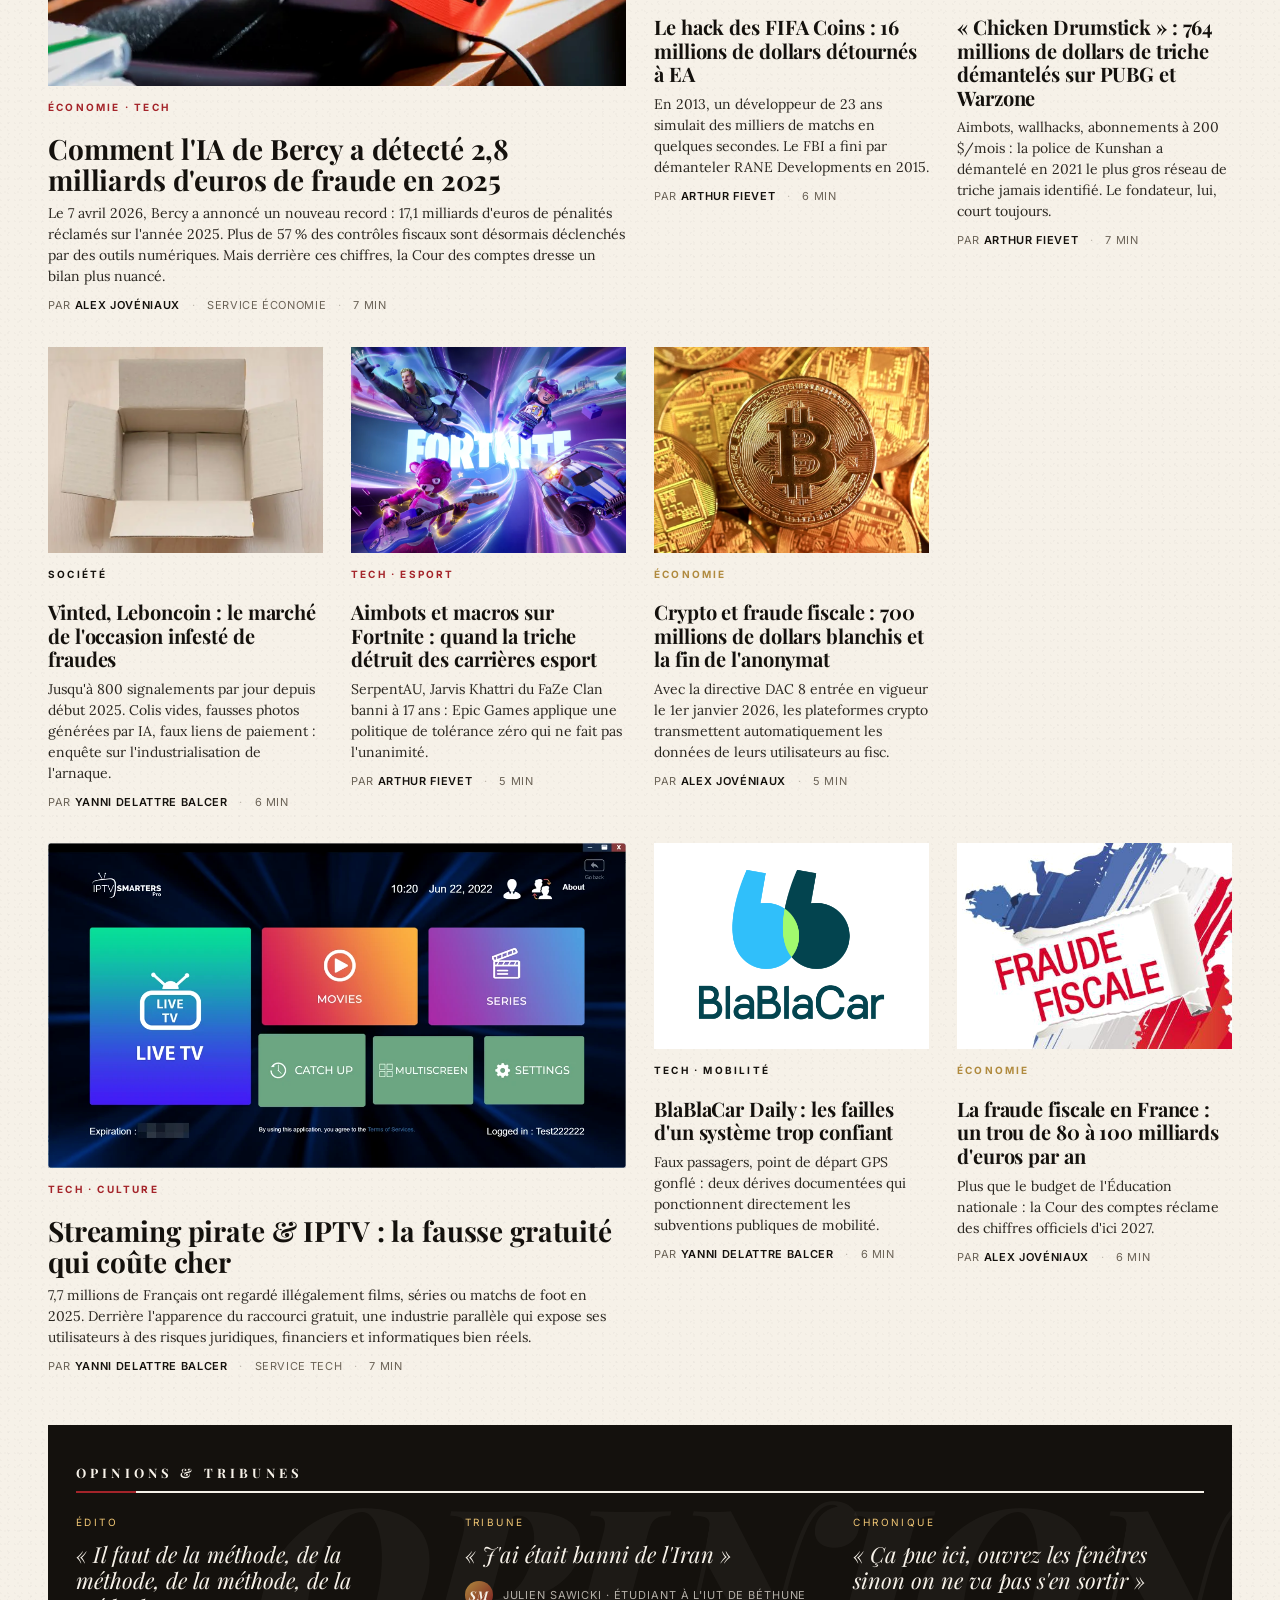
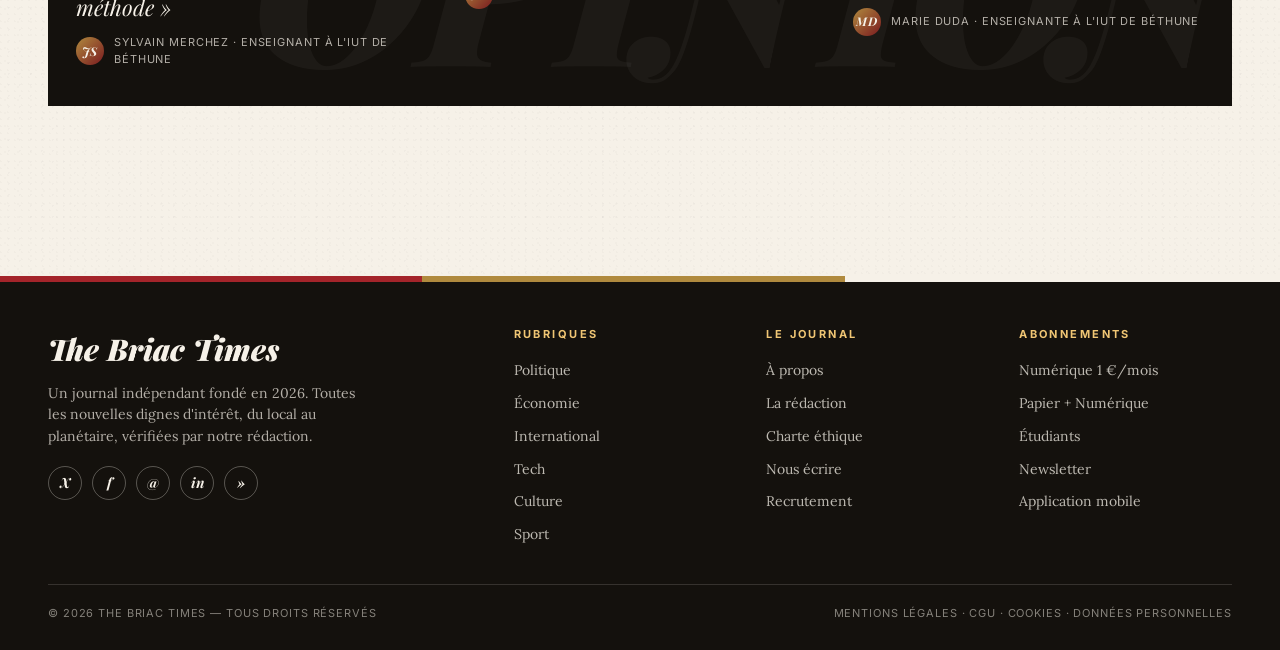
==== commit e865798e: "Update index.html" ====
--- a/index.html
+++ b/index.html
@@ -8,6 +8,12 @@
 <link rel="preconnect" href="https://fonts.gstatic.com" crossorigin>
 <link href="https://fonts.googleapis.com/css2?family=Playfair+Display:ital,wght@0,400;0,700;0,900;1,400;1,700&family=Lora:ital,wght@0,400;0,500;0,600;0,700;1,400&family=Inter:wght@400;500;600;700&display=swap" rel="stylesheet">
 <link rel="stylesheet" href="assets/style.css">
+<style>
+.filtered-out, .section-hidden { display: none !important; }
+nav.primary a { cursor: pointer; }
+.lead-section.partial-lead .lead-article.filtered-out + .aside-stack,
+.lead-section.partial-lead .lead-article.filtered-out ~ .aside-stack { grid-column: 1 / -1; }
+</style>
 </head>
 <body>
 
@@ -39,16 +45,12 @@
 
 <nav class="primary">
   <div class="container">
-    <a href="#" class="active">À la une</a>
-    <a href="#">Politique</a>
-    <a href="#">Économie</a>
-    <a href="#">International</a>
-    <a href="#">Tech</a>
-    <a href="#">Sciences</a>
-    <a href="#">Culture</a>
-    <a href="#">Sport</a>
-    <a href="#">Société</a>
-    <a href="#">Opinions</a>
+    <a href="#" class="active" data-filter="all">À la une</a>
+    <a href="#" data-filter="economie">Économie</a>
+    <a href="#" data-filter="tech">Tech</a>
+    <a href="#" data-filter="culture">Culture</a>
+    <a href="#" data-filter="societe">Société</a>
+    <a href="#" data-filter="opinions">Opinions</a>
   </div>
 </nav>
 
@@ -56,7 +58,7 @@
   <div class="container">
 
     <section class="lead-section">
-      <article class="lead-article fade-in">
+      <article class="lead-article fade-in" data-categories="tech tribune opinions">
         <div class="image-wrap">
           <img src="assets/articles/mirage-preview.webp" alt="Code source généré par intelligence artificielle">
         </div>
@@ -70,7 +72,7 @@
       </article>
 
       <aside class="aside-stack">
-        <div class="aside-article fade-in">
+        <div class="aside-article fade-in" data-categories="tech">
           <div class="image-wrap">
             <img src="assets/articles/zombie-preview.webp" alt="Lignes de code et alertes de vulnérabilités">
           </div>
@@ -80,7 +82,7 @@
           <div class="byline">Par <strong>Briac Le Meillat</strong> <span class="dot">·</span> 5 min</div>
         </div>
 
-        <div class="aside-article fade-in">
+        <div class="aside-article fade-in" data-categories="tribune opinions societe">
           <div class="image-wrap">
             <img src="assets/articles/artisan-preview.webp" alt="Mains sur un clavier, métier de développeur">
           </div>
@@ -97,7 +99,7 @@
       <h2 class="section-title">Notre sélection</h2>
       <div class="article-grid">
 
-        <article class="article-card featured-large fade-in">
+        <article class="article-card featured-large fade-in" data-categories="economie tech">
           <div class="image-wrap">
             <img src="assets/articles/bercy-preview.webp" alt="Bercy lutte contre la fraude fiscale">
           </div>
@@ -107,7 +109,7 @@
           <div class="byline">Par <strong>Alex Jovéniaux</strong> <span class="dot">·</span> Service Économie <span class="dot">·</span> 7 min</div>
         </article>
 
-        <article class="article-card fade-in">
+        <article class="article-card fade-in" data-categories="tech">
           <div class="image-wrap">
             <img src="assets/articles/fifa-preview.webp" alt="FIFA Coins et fraude EA Sports">
           </div>
@@ -117,7 +119,7 @@
           <div class="byline">Par <strong>Arthur Fievet</strong> <span class="dot">·</span> 6 min</div>
         </article>
 
-        <article class="article-card fade-in">
+        <article class="article-card fade-in" data-categories="tech">
           <div class="image-wrap">
             <img src="assets/articles/pubg-preview.webp" alt="PUBG, Warzone et réseau de triche Chicken Drumstick">
           </div>
@@ -127,7 +129,7 @@
           <div class="byline">Par <strong>Arthur Fievet</strong> <span class="dot">·</span> 7 min</div>
         </article>
 
-        <article class="article-card fade-in">
+        <article class="article-card fade-in" data-categories="societe">
           <div class="image-wrap">
             <img src="assets/articles/marketplace-preview.webp" alt="Marché de l'occasion en ligne et fraudes">
           </div>
@@ -137,7 +139,7 @@
           <div class="byline">Par <strong>Yanni Delattre Balcer</strong> <span class="dot">·</span> 6 min</div>
         </article>
 
-        <article class="article-card fade-in">
+        <article class="article-card fade-in" data-categories="tech">
           <div class="image-wrap">
             <img src="assets/articles/fortnite-preview.webp" alt="Fortnite et bannissements pour triche">
           </div>
@@ -147,7 +149,7 @@
           <div class="byline">Par <strong>Arthur Fievet</strong> <span class="dot">·</span> 5 min</div>
         </article>
 
-        <article class="article-card fade-in">
+        <article class="article-card fade-in" data-categories="economie">
           <div class="image-wrap">
             <img src="assets/articles/crypto-preview.jpeg" alt="Cryptomonnaies et fiscalité">
           </div>
@@ -157,7 +159,7 @@
           <div class="byline">Par <strong>Alex Jovéniaux</strong> <span class="dot">·</span> 5 min</div>
         </article>
 
-        <article class="article-card featured-large fade-in">
+        <article class="article-card featured-large fade-in" data-categories="tech culture">
           <div class="image-wrap">
             <img src="assets/articles/streaming-preview.webp" alt="Streaming pirate et IPTV illégale">
           </div>
@@ -167,7 +169,7 @@
           <div class="byline">Par <strong>Yanni Delattre Balcer</strong> <span class="dot">·</span> Service Tech <span class="dot">·</span> 7 min</div>
         </article>
 
-        <article class="article-card fade-in">
+        <article class="article-card fade-in" data-categories="tech">
           <div class="image-wrap">
             <img src="assets/articles/blablacar-preview.webp" alt="Covoiturage et géolocalisation">
           </div>
@@ -177,7 +179,7 @@
           <div class="byline">Par <strong>Yanni Delattre Balcer</strong> <span class="dot">·</span> 6 min</div>
         </article>
 
-        <article class="article-card fade-in">
+        <article class="article-card fade-in" data-categories="economie">
           <div class="image-wrap">
             <img src="assets/articles/fraude-preview.jpeg" alt="Fraude fiscale en France">
           </div>
@@ -193,7 +195,7 @@
       <div class="container">
         <h2 class="section-title" style="color: var(--paper); border-color: var(--paper);">Opinions &amp; Tribunes</h2>
         <div class="opinion-grid">
-          <div class="opinion-card">
+          <div class="opinion-card" data-categories="opinions">
             <div class="label">Édito</div>
             <h3>« Il faut de la méthode, de la méthode, de la méthode, de la méthode »</h3>
             <div class="author-line">
@@ -201,7 +203,7 @@
               <span>Sylvain Merchez · Enseignant à l'IUT de Béthune</span>
             </div>
           </div>
-          <div class="opinion-card">
+          <div class="opinion-card" data-categories="opinions">
             <div class="label">Tribune</div>
             <h3>« J'ai était banni de l'Iran »</h3>
             <div class="author-line">
@@ -209,7 +211,7 @@
               <span>Julien Sawicki · Étudiant à l'IUT de Béthune</span>
             </div>
           </div>
-          <div class="opinion-card">
+          <div class="opinion-card" data-categories="opinions">
             <div class="label">Chronique</div>
             <h3>« Ça pue ici, ouvrez les fenêtres sinon on ne va pas s'en sortir »</h3>
             <div class="author-line">
@@ -277,5 +279,42 @@
   </div>
 </footer>
 
+<script>
+(function() {
+  var navLinks = document.querySelectorAll('nav.primary a[data-filter]');
+  var filterables = document.querySelectorAll('[data-categories]');
+  var sections = document.querySelectorAll('main .lead-section, main .grid-section, main .opinion-strip');
+  var leadSection = document.querySelector('main .lead-section');
+
+  function applyFilter(category) {
+    filterables.forEach(function(el) {
+      var cats = el.getAttribute('data-categories').split(' ');
+      var match = category === 'all' || cats.indexOf(category) !== -1;
+      el.classList.toggle('filtered-out', !match);
+    });
+    sections.forEach(function(section) {
+      var hasVisible = section.querySelector('[data-categories]:not(.filtered-out)') !== null;
+      section.classList.toggle('section-hidden', !hasVisible);
+    });
+    if (leadSection) {
+      var leadArticle = leadSection.querySelector('.lead-article');
+      var leadHidden = leadArticle && leadArticle.classList.contains('filtered-out');
+      leadSection.classList.toggle('partial-lead', leadHidden);
+    }
+    navLinks.forEach(function(link) {
+      link.classList.toggle('active', link.getAttribute('data-filter') === category);
+    });
+  }
+
+  navLinks.forEach(function(link) {
+    link.addEventListener('click', function(e) {
+      e.preventDefault();
+      applyFilter(this.getAttribute('data-filter'));
+      window.scrollTo({ top: 0, behavior: 'smooth' });
+    });
+  });
+})();
+</script>
+
 </body>
-</html>+</html>
